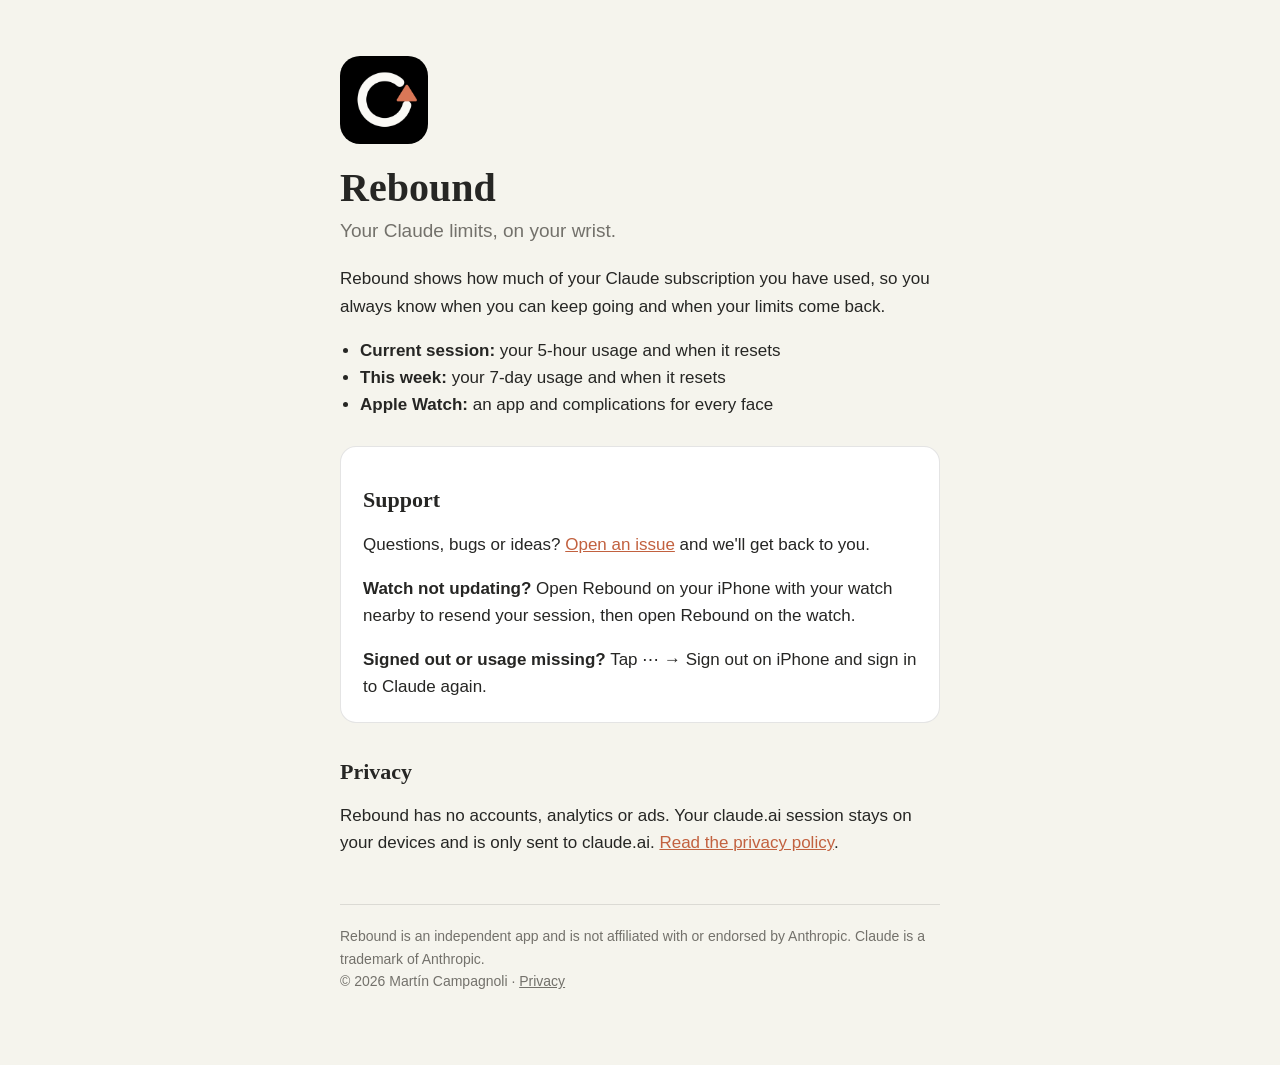
==== index.html @ c0738448 "Rebound site: support page and privacy policy Co-Authored-By: Claude Opus 5.5 <noreply@anthropic.com" ====
<!doctype html>
<html lang="en">
<head>
  <meta charset="utf-8">
  <meta name="viewport" content="width=device-width, initial-scale=1">
  <title>Rebound Tracker</title>
  <meta name="description" content="Your Claude session and weekly usage limits on your iPhone and Apple Watch.">
  <link rel="icon" href="icon.png">
  <link rel="apple-touch-icon" href="icon.png">
  <link rel="stylesheet" href="style.css">
</head>
<body>
<main>
  <img class="icon" src="icon.png" alt="Rebound app icon">
  <h1>Rebound</h1>
  <p class="lede">Your Claude limits, on your wrist.</p>

  <p>Rebound shows how much of your Claude subscription you have used, so you always know when you can keep going and when your limits come back.</p>
  <ul>
    <li><strong>Current session:</strong> your 5-hour usage and when it resets</li>
    <li><strong>This week:</strong> your 7-day usage and when it resets</li>
    <li><strong>Apple Watch:</strong> an app and complications for every face</li>
  </ul>

  <div class="card">
    <h2 id="support">Support</h2>
    <p>Questions, bugs or ideas? <a href="https://github.com/martincampagnoli/rebound-site/issues">Open an issue</a> and we'll get back to you.</p>
    <p><strong>Watch not updating?</strong> Open Rebound on your iPhone with your watch nearby to resend your session, then open Rebound on the watch.</p>
    <p><strong>Signed out or usage missing?</strong> Tap ⋯ → Sign out on iPhone and sign in to Claude again.</p>
  </div>

  <h2>Privacy</h2>
  <p>Rebound has no accounts, analytics or ads. Your claude.ai session stays on your devices and is only sent to claude.ai. <a href="privacy/">Read the privacy policy</a>.</p>

  <footer>
    Rebound is an independent app and is not affiliated with or endorsed by Anthropic. Claude is a trademark of Anthropic.<br>
    © 2026 Martín Campagnoli · <a href="privacy/">Privacy</a>
  </footer>
</main>
</body>
</html>
---- style.css ----
:root {
  --bg: #F5F4ED;
  --card: #FFFFFF;
  --text: #262624;
  --muted: #73716B;
  --accent: #C2613F;
  --line: rgba(38, 38, 36, 0.12);
}
@media (prefers-color-scheme: dark) {
  :root {
    --bg: #1F1E1C;
    --card: #2A2927;
    --text: #F5F4ED;
    --muted: #A3A19A;
    --accent: #E08A6C;
    --line: rgba(245, 244, 237, 0.12);
  }
}
* { box-sizing: border-box; }
body {
  margin: 0;
  background: var(--bg);
  color: var(--text);
  font: 17px/1.6 -apple-system, BlinkMacSystemFont, "Segoe UI", Helvetica, Arial, sans-serif;
}
main { max-width: 640px; margin: 0 auto; padding: 56px 20px 72px; }
h1, h2 { font-family: ui-serif, Georgia, "Times New Roman", serif; font-weight: 600; line-height: 1.2; }
h1 { font-size: 40px; margin: 20px 0 4px; }
h2 { font-size: 22px; margin: 36px 0 8px; }
p, li { color: var(--text); }
.lede { color: var(--muted); font-size: 19px; margin-top: 0; }
.icon { width: 88px; height: 88px; border-radius: 20px; display: block; }
a { color: var(--accent); }
ul { padding-left: 20px; }
.card { background: var(--card); border: 1px solid var(--line); border-radius: 16px; padding: 4px 22px; margin-top: 28px; }
.updated { color: var(--muted); font-size: 15px; }
footer { margin-top: 48px; padding-top: 20px; border-top: 1px solid var(--line); color: var(--muted); font-size: 14px; }
footer a { color: var(--muted); }
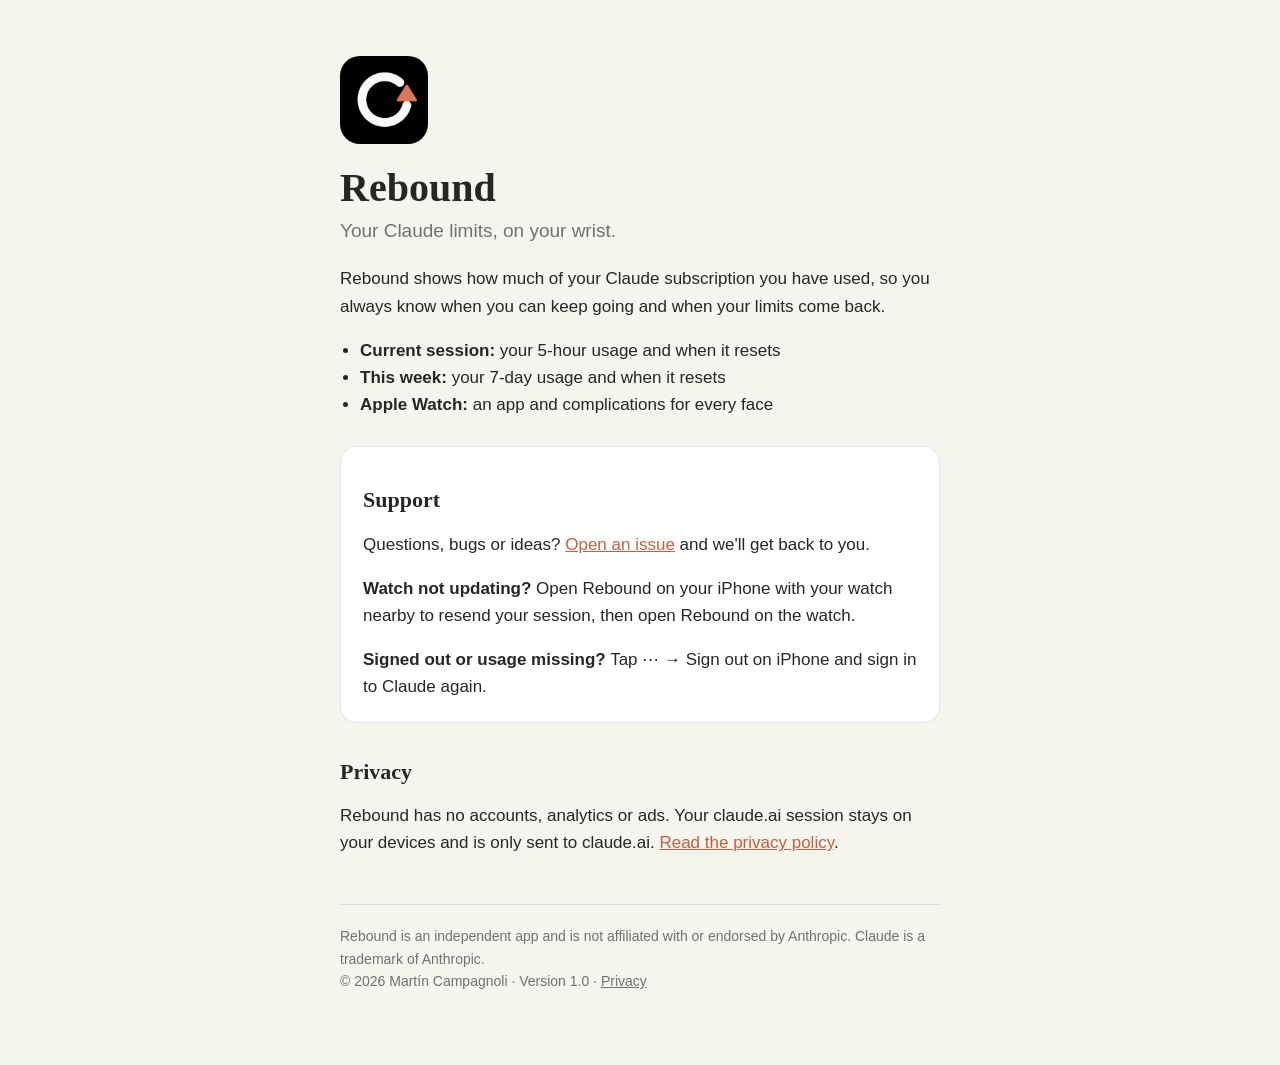
==== commit 48878505: "Show app version in the footer Co-Authored-By: Claude Opus 5.5 <noreply@anthropic.com>" ====
--- a/index.html
+++ b/index.html
@@ -34,7 +34,7 @@
 
   <footer>
     Rebound is an independent app and is not affiliated with or endorsed by Anthropic. Claude is a trademark of Anthropic.<br>
-    © 2026 Martín Campagnoli · <a href="privacy/">Privacy</a>
+    © 2026 Martín Campagnoli · Version 1.0 · <a href="privacy/">Privacy</a>
   </footer>
 </main>
 </body>
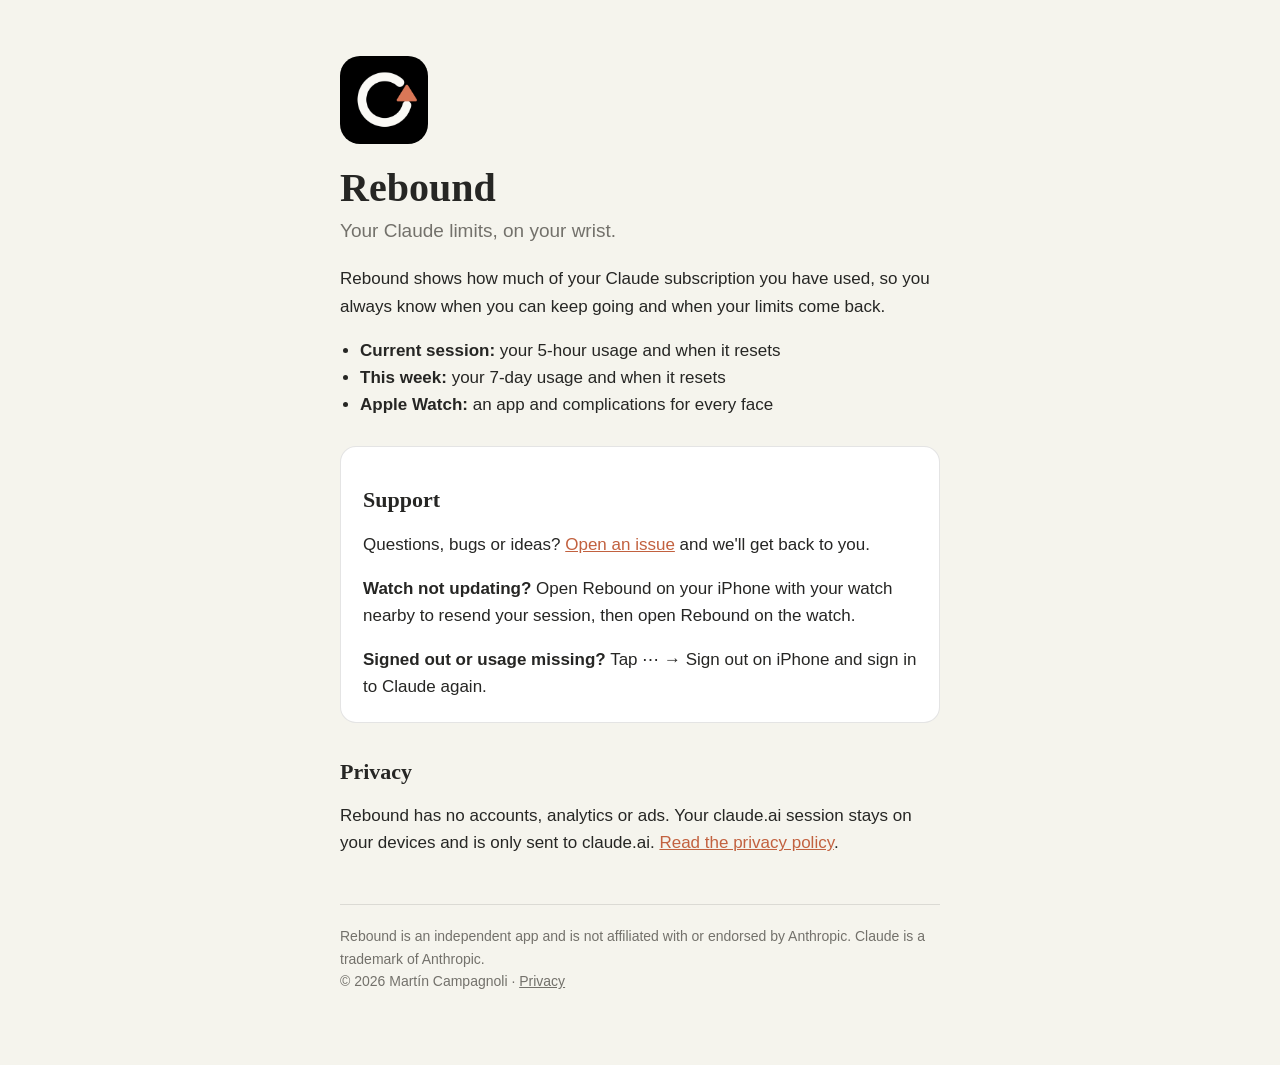
==== commit 26ae3a26: "Revert "Show app version in the footer" This reverts commit 488785058deee81ec6fac28ea94fd2753b07389d" ====
--- a/index.html
+++ b/index.html
@@ -34,7 +34,7 @@
 
   <footer>
     Rebound is an independent app and is not affiliated with or endorsed by Anthropic. Claude is a trademark of Anthropic.<br>
-    © 2026 Martín Campagnoli · Version 1.0 · <a href="privacy/">Privacy</a>
+    © 2026 Martín Campagnoli · <a href="privacy/">Privacy</a>
   </footer>
 </main>
 </body>
